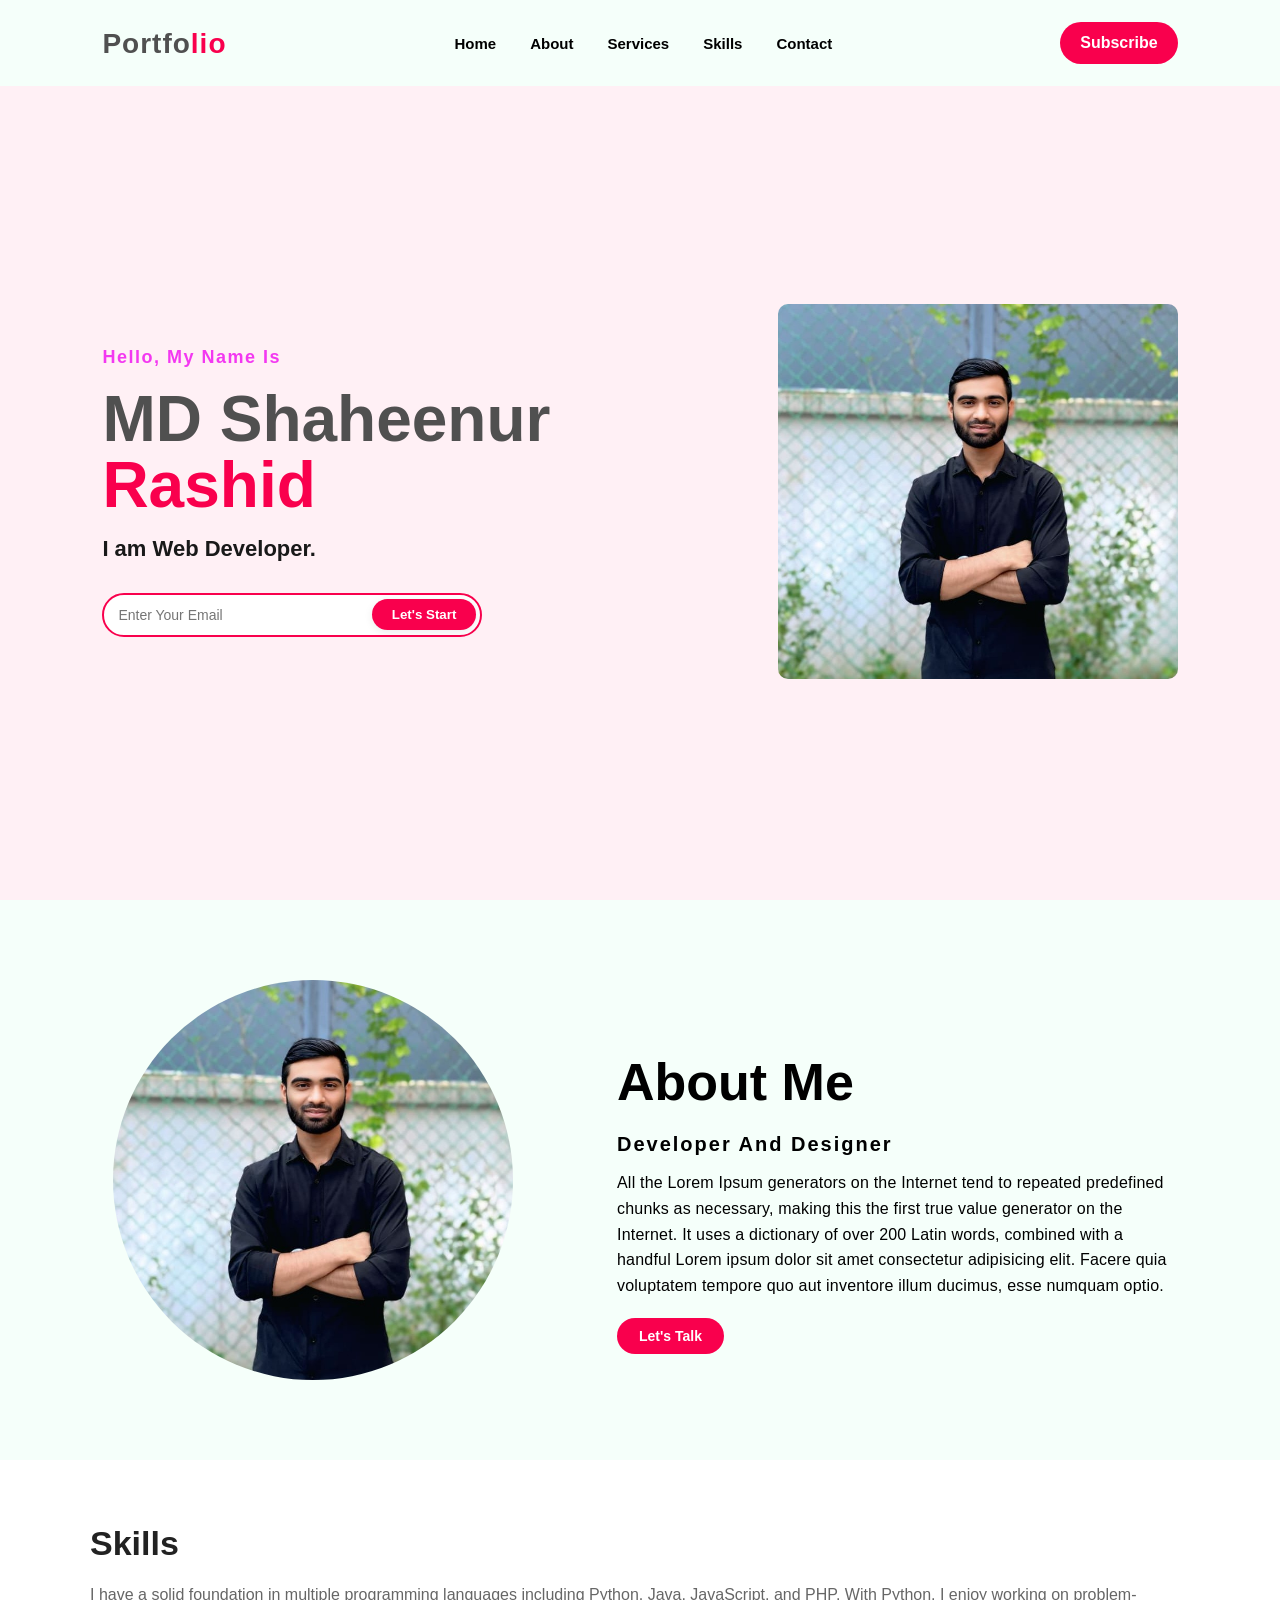
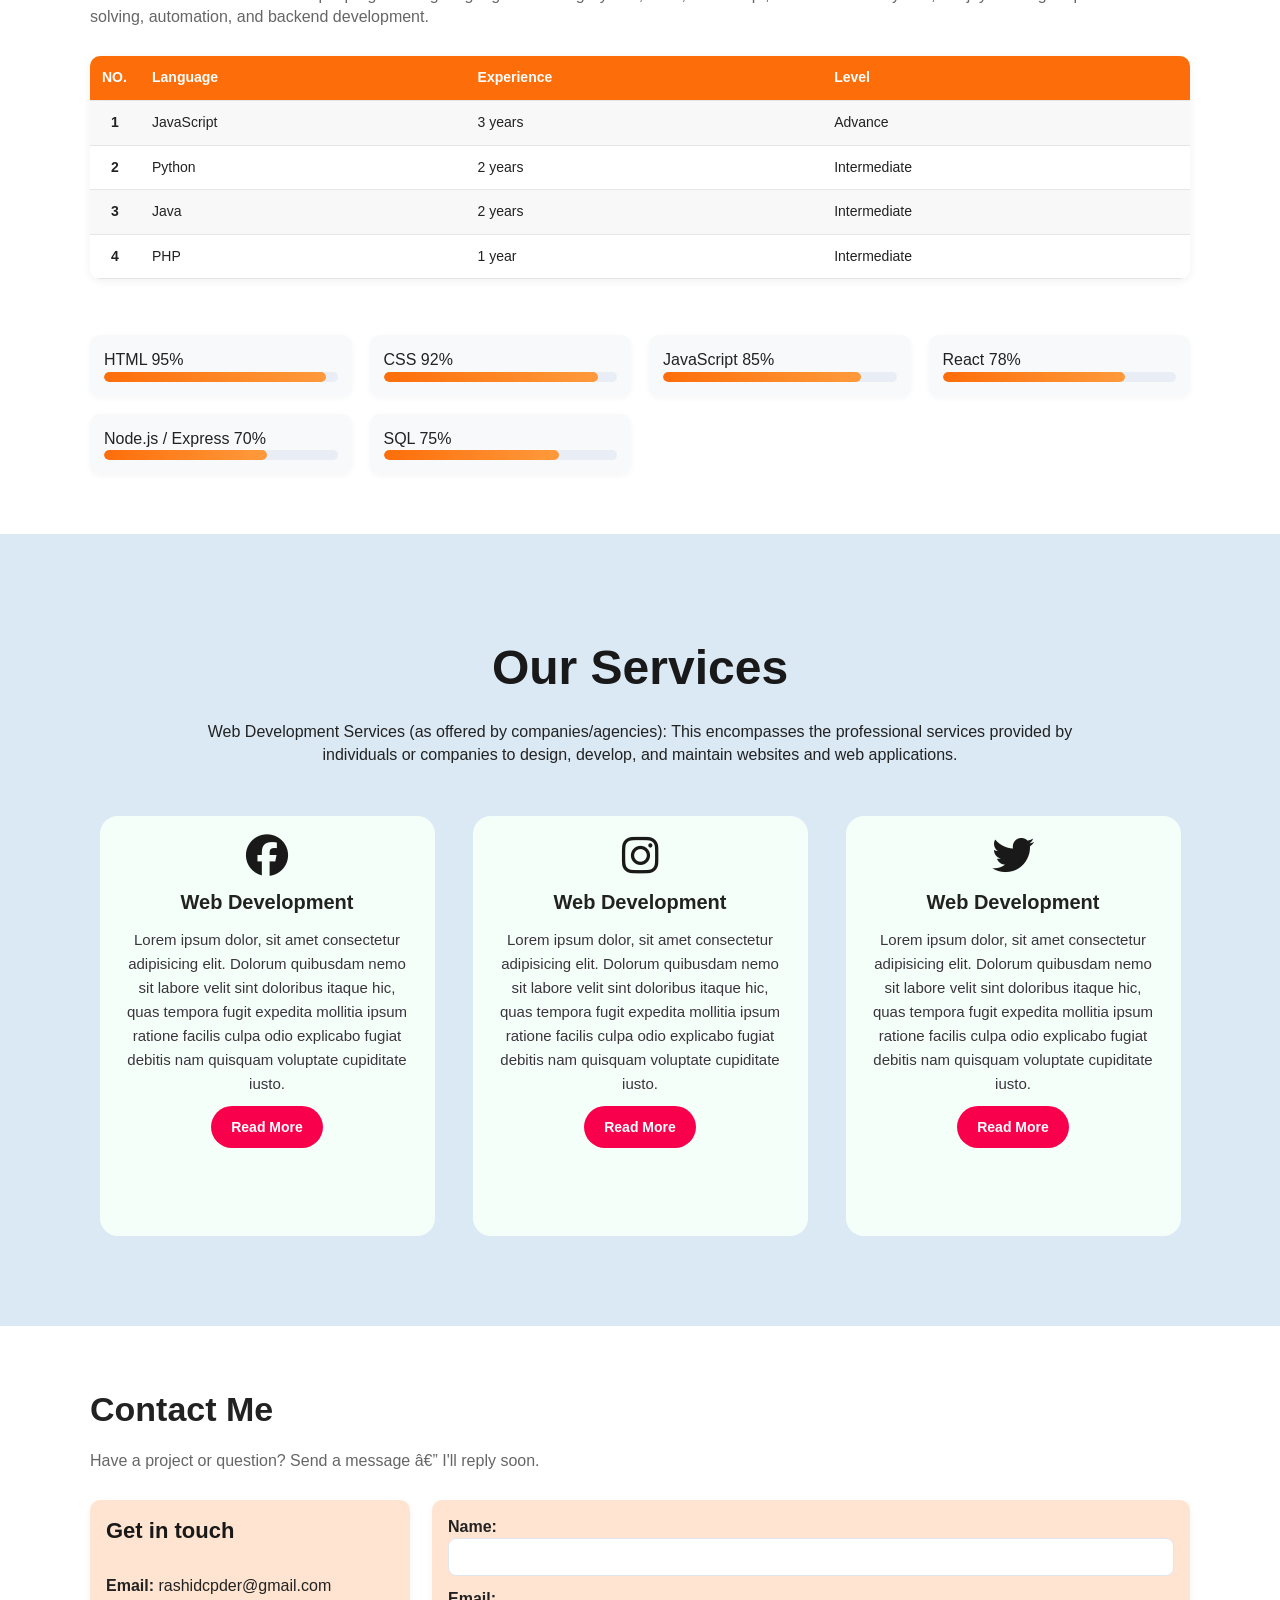
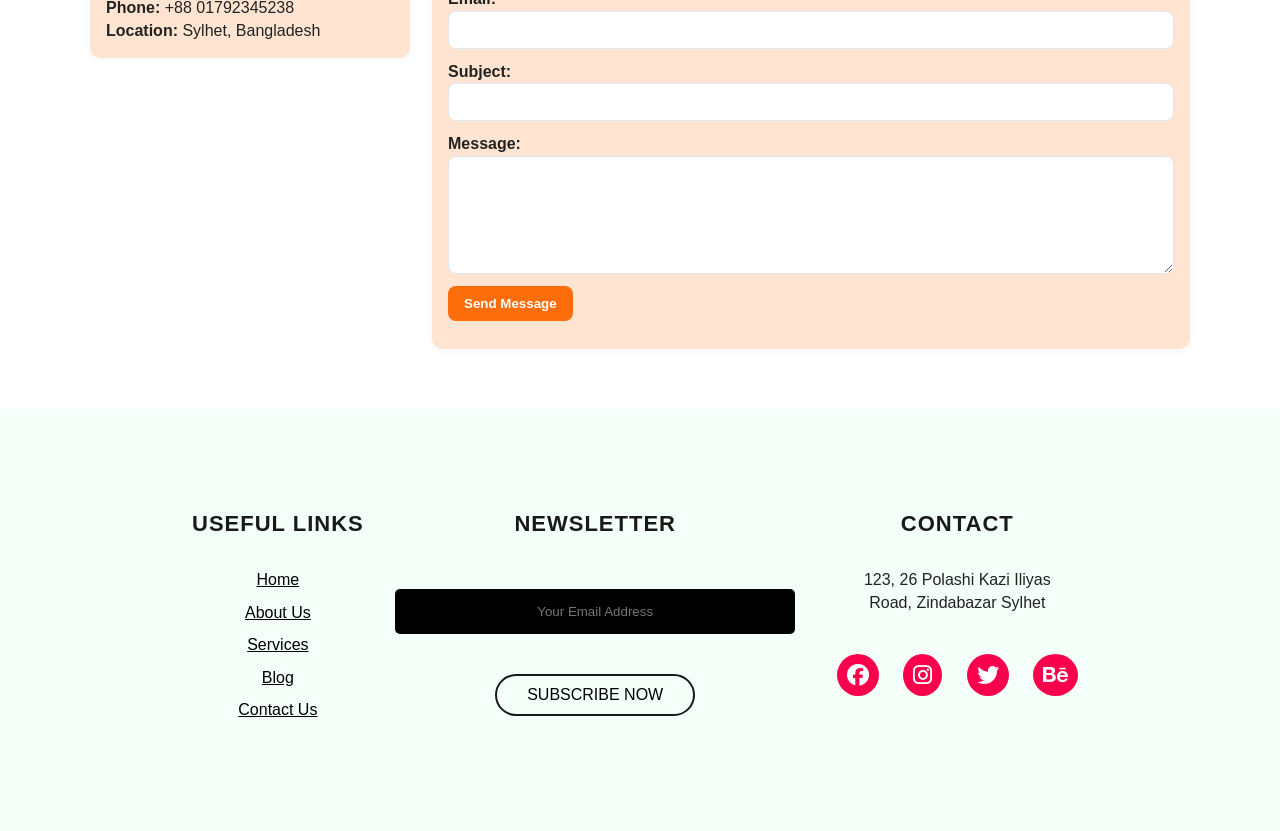
==== index.html @ a5e5c709 "update page" ====
<!DOCTYPE html>
<html>

<head>
    <title>My Personal Website</title>
    <link rel="stylesheet" href="css/style.css">
    <link rel="preconnect" href="https://fonts.gstatic.com">
    <link
        href="https://fonts.googleapis.com/css2?family=Josefin+Sans: ital, wght@700&family=Inter:wght@400;500;600;700&display=swap"
        rel="stylesheet">
    <link rel="stylesheet" href="https://cdnjs.cloudflare.com/ajax/libs/font-awesome/6.4.0/css/all.min.css"
        integrity="sha512-iecdLmaskl7CVkqkXNQ/ZH/XLlvWZOJyj7Yy7tcenmpD1ypASozpmT/E0iPtmFIB46ZmdtAc9eNBvH0H/ZpiBw=="
        crossorigin="anonymous" referrerpolicy="no-referrer" />

<body>
    <!-- header   -->
    <div class="hero">
        <nav>
            <h2 class="logo">Portfo<span>lio</span></h2>
            <ul>
                <li><a href="">Home</a></li>
                <li><a href="">About</a></li>
                <li><a href="">Services</a></li>
                <li><a href="">Skills</a></li>
                <li><a href="">Contact</a></li>
            </ul>
            <a href="" class="btn">Subscribe</a>
        </nav>

        <div class="hero-content">
            <div class="content">
                <h4>Hello, My Name Is</h4>
                <h1>MD Shaheenur <span>Rashid</span></h1>
                <h3>I am Web Developer.</h3>
                <div class="newslatter">
                    <form>
                        <input type="email" name="email" id="Mail" placeholder="Enter Your Email">
                        <input type="submit" name="submit" value="Let's Start">
                    </form>
                </div>
            </div>
            <div>
                <img src="./images/figma2.jpg" alt="Shaheen Rashid">
            </div>
        </div>
    </div>
    <!-- about -->
    <section class="about">
        <div class="main">
            <img src="./images/figma2.jpg" alt="">
            <div class="about-text">
                <h2>About Me</h2>
                <h5>Developer <span>And Designer</span></h5>
                <p>All the Lorem Ipsum generators on the Internet tend to repeated predefined chunks as necessary,
                    making this the first true value generator on the Internet. It uses a dictionary of over 200 Latin
                    words, combined with a handful Lorem ipsum dolor sit amet consectetur adipisicing elit. Facere quia
                    voluptatem tempore quo aut inventore illum ducimus, esse numquam optio.</p>
                <button type="button">Let's Talk</button>
            </div>
        </div>
    </section>
    <!-- ========== SKILLS SECTION ========== -->
    <section id="skills" class="pf-section">
        <div class="pf-container">
            <h2 class="pf-title">Skills</h2>
            <p class="pf-sub">I have a solid foundation in multiple programming languages including Python, Java,
                JavaScript, and PHP. With Python,
                I enjoy working on problem-solving, automation, and backend development.</p>
            <div class="overflow-x-auto">
                <table class="custom-table">
                    <thead>
                        <tr>
                            <th>NO.</th>
                            <th>Language</th>
                            <th>Experience</th>
                            <th>Level</th>
                        </tr>
                    </thead>
                    <tbody>
                        <tr>
                            <th>1</th>
                            <td>JavaScript</td>
                            <td>3 years</td>
                            <td>Advance</td>
                        </tr>
                        <tr>
                            <th>2</th>
                            <td>Python</td>
                            <td>2 years</td>
                            <td>Intermediate</td>
                        </tr>
                        <tr>
                            <th>3</th>
                            <td>Java</td>
                            <td>2 years</td>
                            <td>Intermediate</td>
                        </tr>
                        <tr>
                            <th>4</th>
                            <td>PHP</td>
                            <td>1 year</td>
                            <td>Intermediate</td>
                        </tr>
                    </tbody>
                </table>
            </div>

            <div class="pf-skills-grid">
                <div class="pf-skill-card">
                    <div class="pf-skill-head">
                        <span>HTML</span>
                        <span class="pf-skill-percent">95%</span>
                    </div>
                    <div class="pf-progress">
                        <div class="pf-progress-bar" style="width:95%"></div>
                    </div>
                </div>

                <div class="pf-skill-card">
                    <div class="pf-skill-head">
                        <span>CSS</span>
                        <span class="pf-skill-percent">92%</span>
                    </div>
                    <div class="pf-progress">
                        <div class="pf-progress-bar" style="width:92%"></div>
                    </div>
                </div>

                <div class="pf-skill-card">
                    <div class="pf-skill-head">
                        <span>JavaScript</span>
                        <span class="pf-skill-percent">85%</span>
                    </div>
                    <div class="pf-progress">
                        <div class="pf-progress-bar" style="width:85%"></div>
                    </div>
                </div>

                <div class="pf-skill-card">
                    <div class="pf-skill-head">
                        <span>React</span>
                        <span class="pf-skill-percent">78%</span>
                    </div>
                    <div class="pf-progress">
                        <div class="pf-progress-bar" style="width:78%"></div>
                    </div>
                </div>

                <div class="pf-skill-card">
                    <div class="pf-skill-head">
                        <span>Node.js / Express</span>
                        <span class="pf-skill-percent">70%</span>
                    </div>
                    <div class="pf-progress">
                        <div class="pf-progress-bar" style="width:70%"></div>
                    </div>
                </div>

                <div class="pf-skill-card">
                    <div class="pf-skill-head">
                        <span>SQL</span>
                        <span class="pf-skill-percent">75%</span>
                    </div>
                    <div class="pf-progress">
                        <div class="pf-progress-bar" style="width:75%"></div>
                    </div>
                </div>
            </div>
        </div>
    </section>

    <!-- service  -->
    <div class="service">
        <div class="title">
            <h2>Our Services</h2>
            <p>Web Development Services (as offered by companies/agencies): This encompasses
                the professional services provided by individuals or companies to design, develop, and maintain websites
                and web applications.</p>
        </div>

        <div class="box">
            <div class="card">
                <i class="fa-brands fa-facebook"></i>
                <h5>Web Development</h5>
                <div class="pra">
                    <p>Lorem ipsum dolor, sit amet consectetur adipisicing elit. Dolorum quibusdam nemo sit labore velit
                        sint doloribus itaque hic, quas tempora fugit expedita mollitia ipsum ratione facilis culpa odio
                        explicabo fugiat debitis nam quisquam voluptate cupiditate iusto.</p>

                    <p style="text-align: center;">
                        <a class="button" href="">Read More</a>
                    </p>
                </div>
            </div>

            <div class="card">
                <i class="fa-brands fa-instagram"></i>
                <h5>Web Development</h5>
                <div class="pra">
                    <p>Lorem ipsum dolor, sit amet consectetur adipisicing elit. Dolorum quibusdam nemo sit labore velit
                        sint doloribus itaque hic, quas tempora fugit expedita mollitia ipsum ratione facilis culpa odio
                        explicabo fugiat debitis nam quisquam voluptate cupiditate iusto.</p>

                    <p style="text-align: center;">
                        <a class="button" href="">Read More</a>
                    </p>
                </div>
            </div>

            <div class="card">
                <i class="fa-brands fa-twitter"></i>
                <h5>Web Development</h5>
                <div class="pra">
                    <p>Lorem ipsum dolor, sit amet consectetur adipisicing elit. Dolorum quibusdam nemo sit labore velit
                        sint doloribus itaque hic, quas tempora fugit expedita mollitia ipsum ratione facilis culpa odio
                        explicabo fugiat debitis nam quisquam voluptate cupiditate iusto.</p>

                    <p style="text-align: center;">
                        <a class="button" href="">Read More</a>
                    </p>
                </div>
            </div>

        </div>
    </div>

    <!-- ========== CONTACT SECTION ========== -->
    <section id="contact" class="pf-section pf-contact-section">
        <div class="pf-container">
            <h2 class="pf-title">Contact Me</h2>
            <p class="pf-sub">Have a project or question? Send a message — I'll reply soon.</p>

            <div class="pf-contact-wrap">
                <div class="pf-contact-info">
                    <h3>Get in touch</h3>
                    <p><strong>Email:</strong> rashidcpder@gmail.com</p>
                    <p><strong>Phone:</strong> +88 01792345238</p>
                    <p><strong>Location:</strong> Sylhet, Bangladesh</p>
                </div>

                <form id="pf-contact-form" class="pf-contact-form" method="post" action="/send-contact">
                    <div class="pf-row">
                        <div class="pf-field">
                            <label for="pf-name">Name:</label>
                            <input id="pf-name" name="name" type="text" required minlength="2" />
                        </div>
                        <div class="pf-field">
                            <label for="pf-email">Email:</label>
                            <input id="pf-email" name="email" type="email" required />
                        </div>
                    </div>

                    <div class="pf-row">
                        <div class="pf-field-full">
                            <label for="pf-subject">Subject:</label>
                            <input id="pf-subject" name="subject" type="text" required />
                        </div>
                    </div>

                    <div class="pf-row">
                        <div class="pf-field-full">
                            <label for="pf-message">Message:</label>
                            <textarea id="pf-message" name="message" rows="6" required></textarea>
                        </div>
                    </div>

                    <div class="pf-row pf-actions">
                        <button type="submit" class="pf-btn">Send Message</button>
                        <div id="pf-form-status" aria-live="polite" class="pf-form-status"></div>
                    </div>
                </form>
            </div>
        </div>
    </section>
    <div class="footer">
        <div class="col-1">
            <h3>Useful Links</h3>
            <a href="">Home</a>
            <a href="">About Us</a>
            <a href="">Services</a>
            <a href="">Blog</a>
            <a href="">Contact Us</a>
        </div>
        <div class="col-2">
            <h3>Newsletter</h3>
            <form>
                <input type="email" placeholder="Your Email Address" required>
                <br>
                <button type="submit">SUBSCRIBE NOW</button>
            </form>
        </div>
        <div class="col-3">
            <h3>Contact</h3>
            <p>123, 26 Polashi Kazi Iliyas<br> Road, Zindabazar Sylhet</p>
            <div class="socail-icons">
                <a href=""><i class="fa-brands fa-facebook"></i></a>
                <a href=""><i class="fa-brands fa-instagram"></i></a>
                <a href=""><i class="fa-brands fa-twitter"></i></a>
                <a href=""><i class="fa-brands fa-behance"></i></a>
            </div>
        </div>
    </div>
</body>

</html>
---- css/style.css ----
/* --------- Base / Reset --------- */
* {
    margin: 0;
    padding: 0;
    box-sizing: border-box;
    font-family: 'Poppins', 'Gill Sans', sans-serif;
}

/* Preserve single source of truth for fonts */
body {
    -webkit-font-smoothing: antialiased;
    -moz-osx-font-smoothing: grayscale;
    color: #222;
    background: #fff;
    line-height: 1.4;
}

/* --------- Hero / Navbar --------- */
.hero {
    min-height: 100vh;
    background-color: #fff0f5;
    width: 100%;
    display: block;
}

/* Navbar */
nav {
    display: flex;
    align-items: center;
    justify-content: space-between;
    padding: 22px 8%;
    background-color: #f5fffa;
    gap: 12px;
    position: relative;
    z-index: 20;
}

.logo {
    color: #505050;
    font-size: 28px;
    letter-spacing: 1px;
    cursor: pointer;
    font-weight: 700;
}

.logo span {
    color: #f9004d;
}

/* nav list */
nav ul {
    display: flex;
    gap: 6px;
    align-items: center;
    list-style: none;
    padding-left: 0;
}

nav ul li {
    display: inline-block;
}

nav ul li a {
    font-size: 15px;
    color: black;
    text-decoration: none;
    font-weight: 700;
    text-transform: capitalize;
    padding: 10px 14px;
    display: inline-block;
}

nav ul li a:hover {
    color: #f9004d;
    transition: .25s;
}

/* subscribe button (keeps original look) */
.btn {
    font-size: 16px;
    background-color: #f9004d;
    color: white;
    border: 2px solid transparent;
    font-weight: 700;
    padding: 8px 18px;
    text-decoration: none;
    border-radius: 28px;
    transition: transform .25s, opacity .25s;
    display: inline-block;
}

.btn:hover {
    transform: scale(1.04);
}

/* --------- Hero content --------- */
.hero-content {
    display: flex;
    justify-content: space-between;
    align-items: center;
    padding: 40px 8%;
    gap: 40px;
    height: calc(100vh - 90px);
}

.content {
    max-width: 55%;
}

h1 {
    color: #505050;
    margin: 16px 0;
    font-size: 64px;
    line-height: 1.03;
    font-weight: 800;
}

h1 span {
    color: #f9004d;
}

h3 {
    color: #191919;
    margin-bottom: 28px;
    font-size: 22px;
    font-weight: 600;
}

h4 {
    color: rgba(240, 10, 240, 0.8);
    font-size: 18px;
    letter-spacing: 1.5px;
    font-weight: 600;
}

/* newsletter */
.newslatter form {
    width: 380px;
    max-width: 100%;
    position: relative;
}

.newslatter form input[type="email"] {
    width: 100%;
    padding: 12px 140px 12px 14px;
    border: 2px solid #f9004d;
    outline: none;
    border-radius: 28px;
    font-size: 14px;
}

.newslatter form input[type="submit"] {
    position: absolute;
    padding: 8px 20px;
    border: none;
    outline: none;
    border-radius: 24px;
    background-color: #f9004d;
    color: white;
    top: 6px;
    right: 6px;
    font-weight: 700;
    cursor: pointer;
    box-shadow: 0 2px 8px rgba(0, 0, 0, 0.08);
}

/* hero image */
.hero-content img {
    width: 400px;
    max-width: 100%;
    border-radius: 10px;
    object-fit: cover;
    display: block;
}

/* --------- About --------- */
.about {
    width: 100%;
    padding: 80px 0;
    background-color: #f5fffa;
}

.about img {
    height: 400px;
    width: 400px;
    border-radius: 50%;
    object-fit: cover;
}

.about-text {
    width: 550px;
    padding-top: 40px;
}

.main {
    width: 1130px;
    max-width: 95%;
    margin: 0 auto;
    display: flex;
    align-items: center;
    justify-content: space-around;
    gap: 28px;
}

/* about text */
.about-text h2 {
    color: black;
    font-size: 52px;
    text-transform: capitalize;
    margin-bottom: 12px;
}

.about-text h5 {
    color: black;
    font-size: 20px;
    letter-spacing: 2px;
    margin-bottom: 12px;
}

.about-text p {
    color: black;
    font-size: 16px;
    letter-spacing: 0.2px;
    line-height: 1.6;
    margin-bottom: 20px;
}

.about button {
    font-size: 14px;
    background-color: #f9004d;
    color: white;
    border: 2px solid transparent;
    font-weight: 700;
    padding: 8px 20px;
    border-radius: 28px;
}

/* --------- Services --------- */
.service {
    background-color: #dbe9f4;
    width: 100%;
    padding: 80px 0;
}

.title h2 {
    font-size: 48px;
    color: #191919;
    max-width: 1100px;
    margin: 20px auto;
    text-align: center;
}

.title p {
    max-width: 900px;
    margin: 12px auto 40px;
    font-size: 16px;
    text-align: center;
}

/* cards */
.box {
    display: flex;
    align-items: center;
    justify-content: center;
    gap: 18px;
    flex-wrap: wrap;
}

.card {
    height: 420px;
    width: 335px;
    padding: 18px 22px;
    background: #f5fffa;
    border-radius: 18px;
    margin: 10px;
    position: relative;
    overflow: hidden;
    text-align: center;
}

.card:hover {
    background-color: #d6b08b;
    transition: all;
}

.card i {
    font-size: 42px;
    margin-bottom: 12px;
    color: #191919;
}

.card h5 {
    font-size: 20px;
    margin-bottom: 12px;
    font-weight: 700;
}

.pra p {
    font-size: 15px;
    color: rgba(12, 1, 12, 0.8);
    line-height: 1.6;
}

/* read more button */
.card .button {
    display: inline-block;
    margin-top: 10px;
    font-size: 14px;
    background-color: #f9004d;
    color: white;
    text-decoration: none;
    border: 2px solid transparent;
    font-weight: 700;
    padding: 8px 18px;
    border-radius: 24px;
}

/* --------- Contact & Footer --------- */
.pf-section {
    padding: 60px 18px;
    background: #ffffff;
    color: #222;
    font-family: "Inter", sans-serif;
}

.pf-container {
    max-width: 1100px;
    margin: 0 auto;
}

.pf-title {
    font-size: 34px;
    padding-bottom: 10px;
    margin: 0 0 6px;
    font-weight: 700;
}

.pf-sub {
    margin: 0 0 28px;
    color: #666;
    font-size: 16px;
}

.pf-contact-wrap {
    display: grid;
    grid-template-columns: 320px 1fr;
    gap: 22px;
    align-items: start;
}

.pf-contact-info,
.pf-contact-form {
    background: #ffe5d1;
    padding: 16px;
    border-radius: 10px;
    box-shadow: 0 2px 8px rgba(12, 20, 40, 0.04);
}

.pf-row {
    display: flex;
    gap: 12px;
    font-weight: bold;
    margin-bottom: 12px;
    flex-wrap: wrap;
}

.pf-field {
    flex: 1 1 50%;
    display: flex;
    flex-direction: column;
}

.pf-field-full {
    flex: 1 1 100%;
    display: flex;
    flex-direction: column;
}

.pf-contact-form input,
.pf-contact-form textarea {
    border: 1px solid #e0e6ef;
    padding: 10px 12px;
    border-radius: 8px;
    font-size: 14px;
    outline: none;
}

.pf-contact-form input:focus,
.pf-contact-form textarea:focus {
    border-color: #d6b08b;
    box-shadow: 0 6px 18px rgba(216, 150, 100, 0.08);
}

.pf-btn {
    background: #FD6E0A;
    color: #fff;
    border: 0;
    padding: 10px 16px;
    border-radius: 8px;
    font-weight: 700;
    cursor: pointer;
}

/* Footer */
.footer {
    width: 100%;
    padding: 100px 15%;
    background-color: #f5fffa;
    color: #222;
    display: flex;
    flex-direction: row;
    flex-wrap: nowrap;
    justify-content: space-between;
}

.footer div h3 {
    font-weight: bold;
    margin-bottom: 30px;
    letter-spacing: 1px;
    text-transform: uppercase;
}

.footer div {
    text-align: center;
}

.col-1 a {
    display: block;
    color: black;
    margin-bottom: 10px;
    transition: transform .5s;
}

.col-1 a:hover {
    color: #e83e8c;
    transform: scale(1.1);
}

.col-2 {
    flex-grow: 2;
}

.col-2 button:hover {
    background: #191919;
    color: white;
    transition: 0.7s;
}

.col-2 form input {
    background: #2b7a2b;
}

.footer form input {
    width: 400px;
    height: 45px;
    border-radius: 5px;
    background: #000;
    color: white;
    text-align: center;
    margin: 20px 0px 40px;
    outline: none;
    border: none;
}

.footer form button {
    background-color: transparent;
    border: 2px solid #191919;
    color: black;
    border-radius: 30px;
    padding: 10px 30px;
    cursor: pointer;
    font-size: 16px;
}

.socail-icons {
    margin-top: 30px;

}

.socail-icons i {
    font-size: 22px;
    margin: 10px;
    cursor: pointer;
    text-decoration: none;
    background-color: #f9004d;
    padding: 10px;
    border-radius: 50%;
    color: white;
}

/* Tables and skills */
.overflow-x-auto {
    width: 100%;
    overflow-x: auto;
    -webkit-overflow-scrolling: touch;
    margin: 20px 0;
    border-radius: 10px;
    box-shadow: 0 2px 8px rgba(0, 0, 0, 0.06);
}

.custom-table {
    width: 100%;
    border-collapse: collapse;
    font-family: "Inter", Arial, sans-serif;
    min-width: 500px;
}

.custom-table thead {
    background-color: #FD6E0A;
    color: #fff;
}

.custom-table th,
.custom-table td {
    padding: 12px;
    border-bottom: 1px solid #e5e5e5;
    font-size: 14px;
    text-align: left;
}

.custom-table tbody th:first-child {
    text-align: center;
    width: 50px;
}

.custom-table tbody tr:nth-child(odd) {
    background-color: #f8f8f8;
}

.custom-table tbody tr:hover {
    background-color: #ffe5d1;
    transition: background-color .2s;
}

.pf-skills-grid {
    display: grid;
    grid-template-columns: repeat(auto-fit, minmax(220px, 1fr));
    gap: 18px;
    padding-top: 36px;
}

.pf-skill-card {
    padding: 14px;
    border-radius: 10px;
    background: #f8f9fb;
    box-shadow: 0 2px 6px rgba(13, 22, 40, 0.04);
}

.pf-progress {
    height: 10px;
    width: 100%;
    background: #e9eef6;
    border-radius: 999px;
    overflow: hidden;
}

.pf-progress-bar {
    height: 100%;
    background: linear-gradient(90deg, #FD6E0A, #FF9A3C);
    border-radius: 999px;
    transition: width .9s cubic-bezier(.2, .9, .4, 1);
}

/* --------- Mobile Menu Toggle (injected by JS) --------- */
.mobile-toggle {
    display: none;
    /* shown on small screens by media query */
    width: 44px;
    height: 44px;
    border-radius: 8px;
    align-items: center;
    justify-content: center;
    cursor: pointer;
    border: 0;
    background: transparent;
}

/* animated bars */
.mobile-toggle .bar {
    width: 22px;
    height: 2px;
    background: #191919;
    display: block;
    margin: 3px 0;
    transition: all .25s ease;
}

/* when nav is open, class 'nav-open' is set on nav by JS */
nav.nav-open ul {
    display: flex;
    flex-direction: column;
    gap: 12px;
    align-items: stretch;
    background: #f5fffa;
    padding: 14px;
    border-radius: 8px;
    position: absolute;
    top: 68px;
    right: 8%;
    width: 220px;
    box-shadow: 0 8px 30px rgba(0, 0, 0, 0.08);
}

nav.nav-open .mobile-toggle .bar:nth-child(1) {
    transform: translateY(6px) rotate(45deg);
    width: 22px;
}

nav.nav-open .mobile-toggle .bar:nth-child(2) {
    opacity: 0;
    transform: scaleX(0.2);
}

nav.nav-open .mobile-toggle .bar:nth-child(3) {
    transform: translateY(-6px) rotate(-45deg);
    width: 22px;
}

/* Make sure nav ul default style on small screens is hidden (controlled below) */

/* --------- Responsive Breakpoints --------- */

/* Large laptops and down */
@media (max-width: 1200px) {
    h1 {
        font-size: 56px;
    }

    .about-text h2 {
        font-size: 44px;
    }

    .hero-content {
        gap: 28px;
        padding-top: 28px;
    }

    .hero-content img {
        width: 360px;
    }

    .main {
        gap: 20px;
    }
}
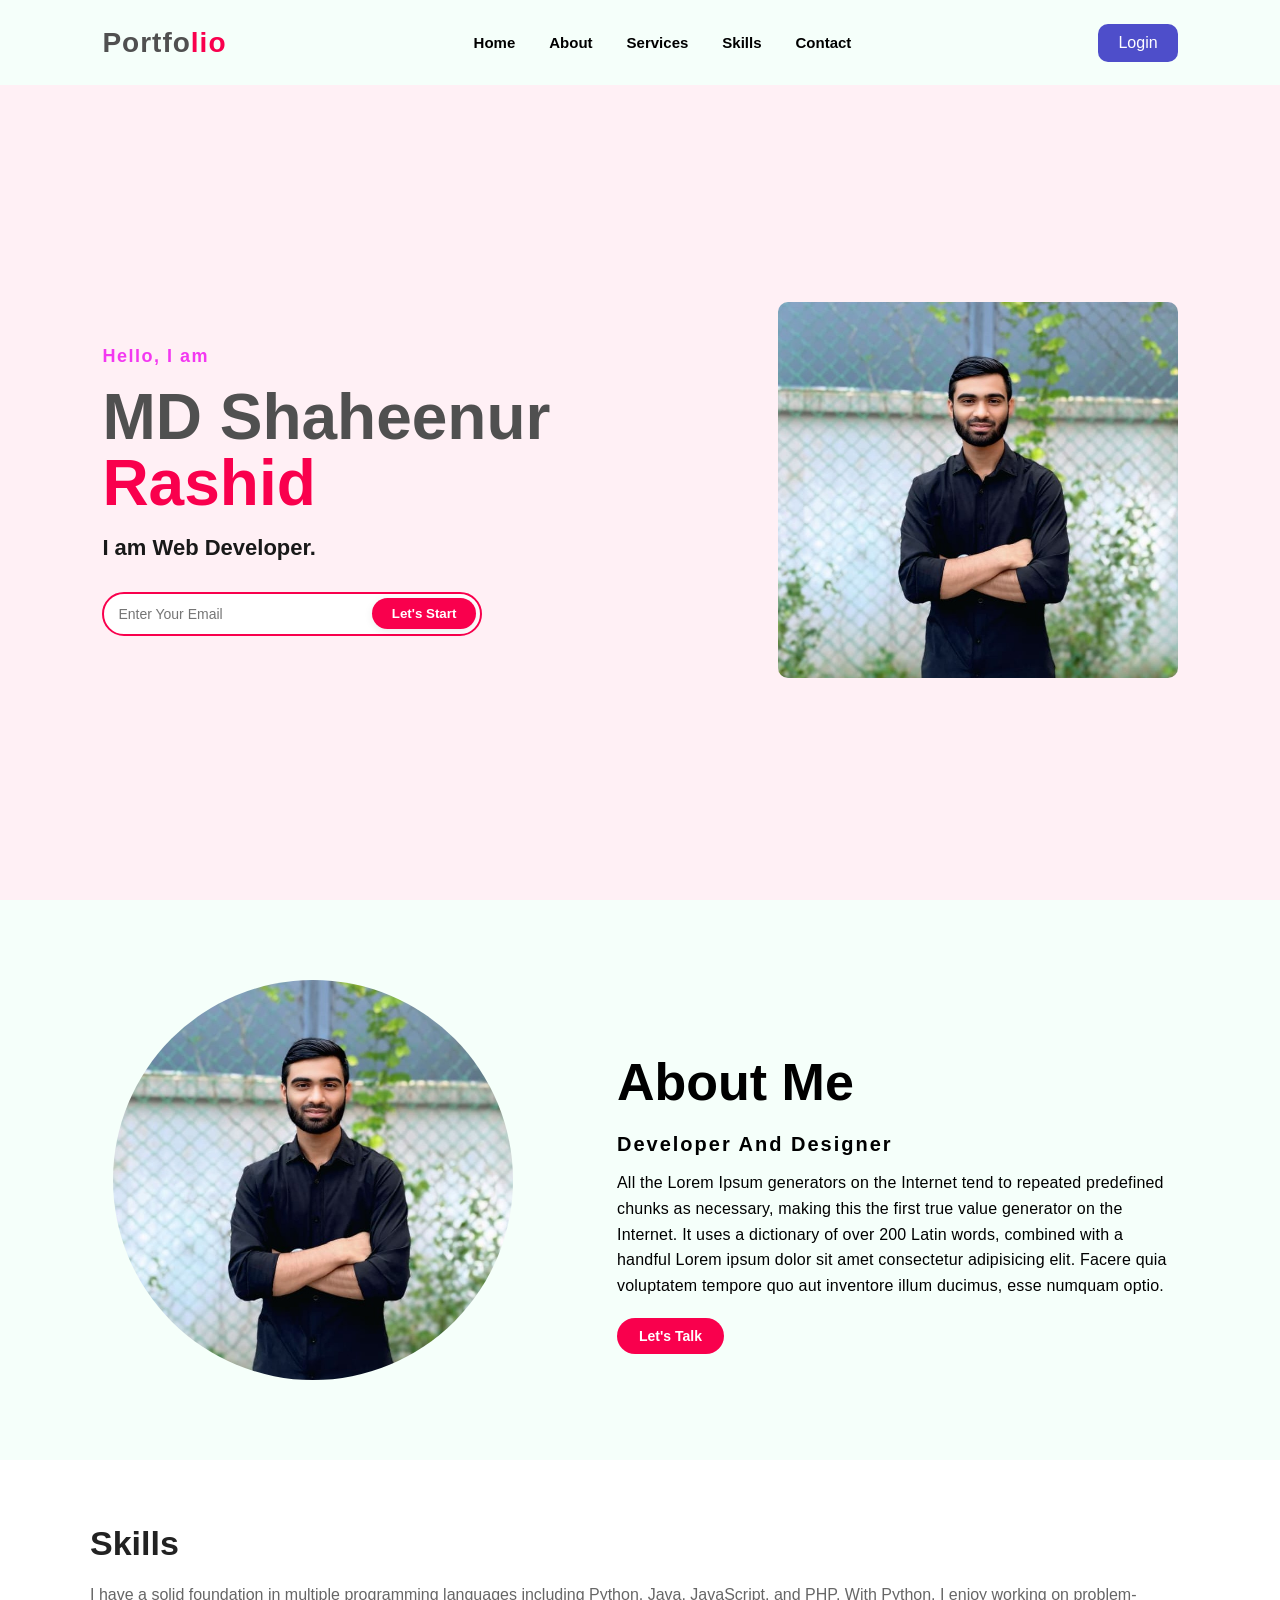
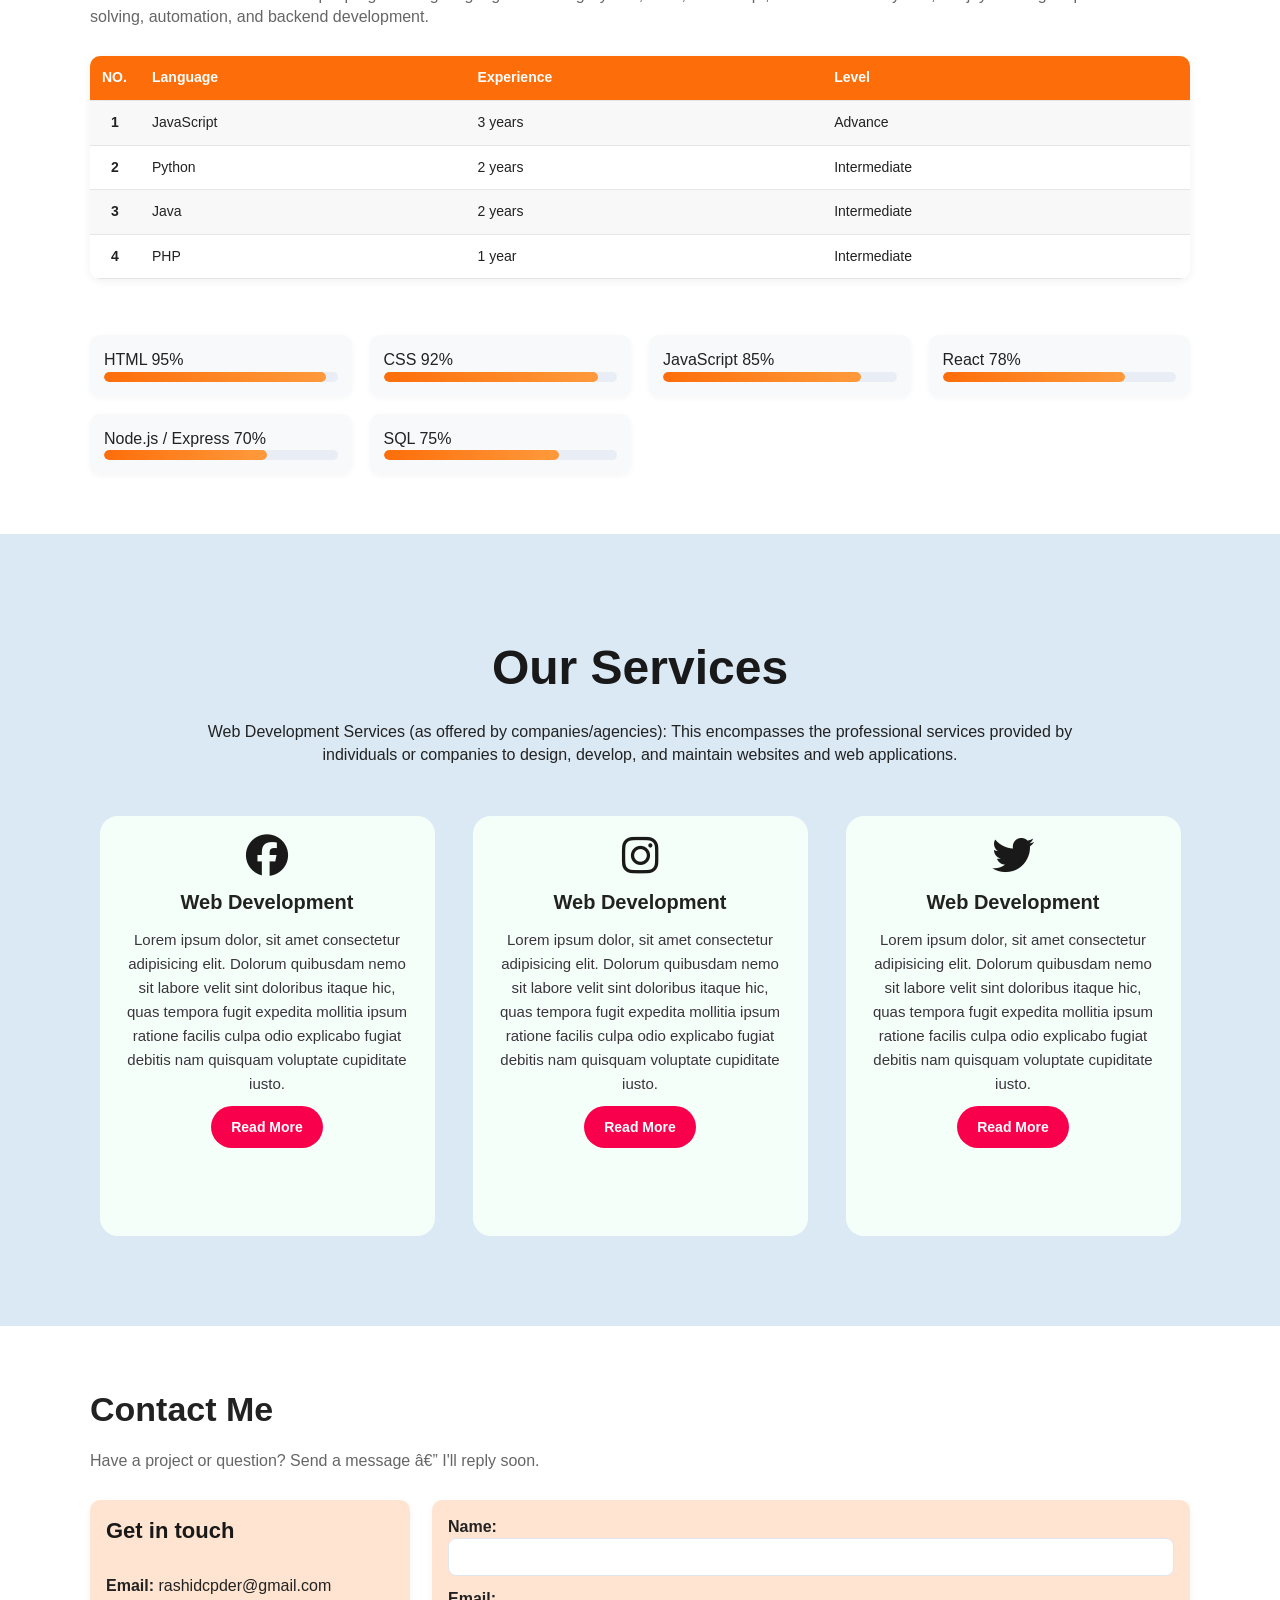
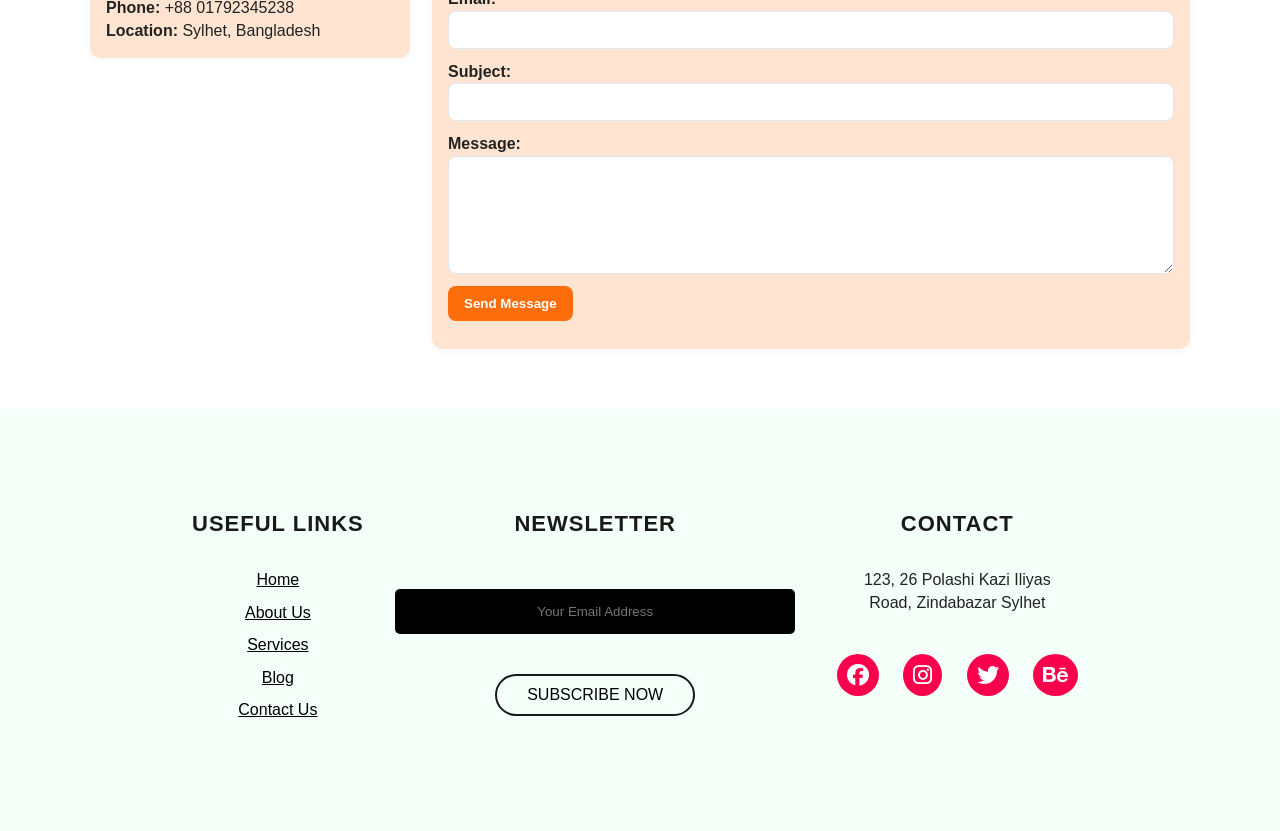
==== commit f2310213: "hero section updated" ====
--- a/index.html
+++ b/index.html
@@ -24,13 +24,19 @@
                 <li><a href="">Skills</a></li>
                 <li><a href="">Contact</a></li>
             </ul>
-            <a href="" class="btn">Subscribe</a>
+
+            <button style="padding: 10px 20px; 
+                background: rgb(78, 78, 202); 
+                color: white;
+                border: none;
+                border-radius: 10px;
+                font-size: 16px;">Login</button>
         </nav>
 
         <div class="hero-content">
             <div class="content">
-                <h4>Hello, My Name Is</h4>
-                <h1>MD Shaheenur <span>Rashid</span></h1>
+                <h4>Hello, I am </h4>
+                <h1>MD Shaheenur<span> Rashid</span></h1>
                 <h3>I am Web Developer.</h3>
                 <div class="newslatter">
                     <form>
@@ -40,7 +46,7 @@
                 </div>
             </div>
             <div>
-                <img src="./images/figma2.jpg" alt="Shaheen Rashid">
+                <img src="./images/figma2.jpg" alt="dhiraj">
             </div>
         </div>
     </div>
